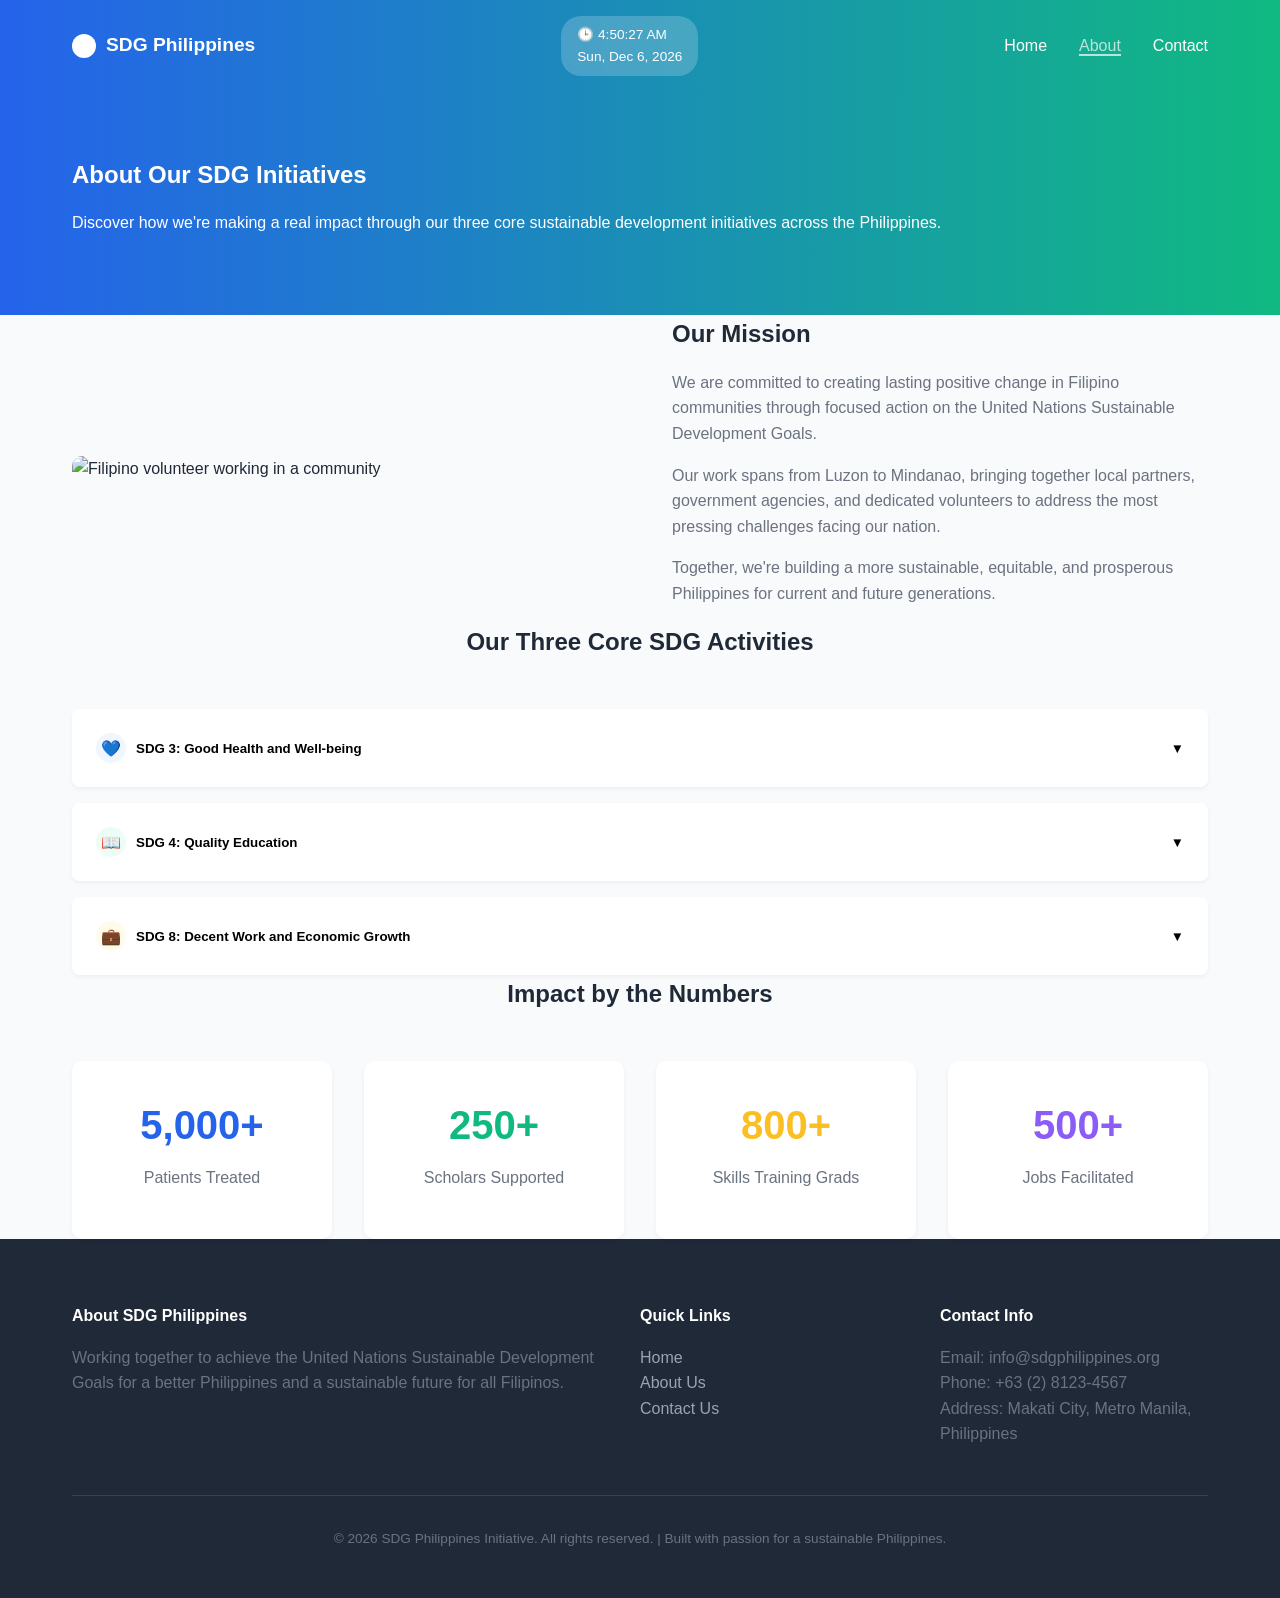
==== about.html @ d865106d "Add files via upload" ====
<!DOCTYPE html>
<html lang="en">
<head>
    <meta charset="UTF-8">
    <meta name="viewport" content="width=device-width, initial-scale=1.0">
    <meta name="description" content="Learn about our SDG initiatives in the Philippines, including Good Health, Quality Education, and Decent Work programs.">
    <title>About Us - SDG Philippines</title>
    <link rel="stylesheet" href="styles.css">
</head>
<body>

    <header>
        <div class="container header-content">
            <div class="logo-container">
                <div class="logo-circle"></div>
                SDG Philippines
            </div>
            <div class="time-pill" id="currentTime">Loading time...</div>
            <nav>
                <ul>
                    <li><a href="index.html">Home</a></li>
                    <li><a href="about.html" class="active">About</a></li>
                    <li><a href="contact.html">Contact</a></li>
                </ul>
            </nav>
        </div>
    </header>

    <main>
        <section class="hero-page">
            <div class="container">
                <h1>About Our SDG Initiatives</h1>
                <p>Discover how we're making a real impact through our three core sustainable development initiatives across the Philippines.</p>
            </div>
        </section>

        <section class="container">
            <div class="grid mission-grid">
                <div>
                    <img src="https://images.unsplash.com/photo-1593113565630-9e223b2e55ef?auto=format&fit=crop&q=80" alt="Filipino volunteer working in a community">
                </div>
                <div>
                    <h2>Our Mission</h2>
                    <p>We are committed to creating lasting positive change in Filipino communities through focused action on the United Nations Sustainable Development Goals.</p>
                    <p>Our work spans from Luzon to Mindanao, bringing together local partners, government agencies, and dedicated volunteers to address the most pressing challenges facing our nation.</p>
                    <p>Together, we're building a more sustainable, equitable, and prosperous Philippines for current and future generations.</p>
                </div>
            </div>
        </section>

        <section class="container" style="padding-top: 0;">
            <h2 class="text-center">Our Three Core SDG Activities</h2>
            <div class="accordion">
                
                <div class="accordion-item">
                    <button class="accordion-header">
                        <span style="display:flex; gap:10px; align-items:center;"><span class="card-icon icon-blue" style="width:30px;height:30px;font-size:1rem;margin:0;">💙</span> SDG 3: Good Health and Well-being</span>
                        <span>▼</span>
                    </button>
                    <div class="accordion-content">
                        <div class="accordion-body">
                            <img src="https://images.unsplash.com/photo-1584515933487-779824d29309?auto=format&fit=crop&q=80" alt="Doctor examining patient">
                            <h4>Overview</h4>
                            <p>Healthcare access is essential for every Filipino. Our initiative focuses on improving healthcare services, providing medical equipment, and conducting health education programs in underserved communities.</p>
                            <h4>Our Impact</h4>
                            <ul>
                                <li>Conducted free medical missions serving 5,000+ patients in remote barangays</li>
                                <li>Donated medical equipment to 20 rural health units</li>
                                <li>Provided health insurance assistance to 1,500 low-income families</li>
                            </ul>
                            <div class="next-steps">
                                <strong>Next Steps:</strong> We plan to establish mobile health clinics to reach more island communities.
                            </div>
                        </div>
                    </div>
                </div>

                <div class="accordion-item">
                    <button class="accordion-header">
                        <span style="display:flex; gap:10px; align-items:center;"><span class="card-icon icon-green" style="width:30px;height:30px;font-size:1rem;margin:0;">📖</span> SDG 4: Quality Education</span>
                        <span>▼</span>
                    </button>
                    <div class="accordion-content">
                        <div class="accordion-body">
                            <img src="https://images.unsplash.com/photo-1503676260728-1c00da094a0b?auto=format&fit=crop&q=80" alt="Children learning in classroom">
                            <h4>Overview</h4>
                            <p>Education is the foundation for improving lives. We provide educational resources, teacher training, and support to underserved communities.</p>
                            <h4>Our Impact</h4>
                            <ul>
                                <li>Established 10 community learning centers in rural provinces</li>
                                <li>Distributed 4,500+ books to public schools</li>
                                <li>Provided scholarships to 250 deserving students</li>
                            </ul>
                            <div class="next-steps">
                                <strong>Next Steps:</strong> Launch digital literacy programs and provide tablets to students.
                            </div>
                        </div>
                    </div>
                </div>

                <div class="accordion-item">
                    <button class="accordion-header">
                        <span style="display:flex; gap:10px; align-items:center;"><span class="card-icon icon-yellow" style="width:30px;height:30px;font-size:1rem;margin:0;">💼</span> SDG 8: Decent Work and Economic Growth</span>
                        <span>▼</span>
                    </button>
                    <div class="accordion-content">
                        <div class="accordion-body">
                            <img src="https://images.unsplash.com/photo-1556761175-5973dc0f32e7?auto=format&fit=crop&q=80" alt="People in a business workshop">
                            <h4>Overview</h4>
                            <p>Creating livelihood opportunities is crucial for Filipino families. We focus on skills training, entrepreneurship development, and job placement.</p>
                            <h4>Our Impact</h4>
                            <ul>
                                <li>Trained 800+ Filipinos in vocational skills</li>
                                <li>Assisted 150 micro-entrepreneurs in starting small businesses</li>
                                <li>Facilitated job placements for 500+ beneficiaries</li>
                            </ul>
                            <div class="next-steps">
                                <strong>Next Steps:</strong> Expanding training programs to include digital freelancing courses.
                            </div>
                        </div>
                    </div>
                </div>

            </div>
        </section>

        <section class="container" style="padding-top: 0;">
            <h2 class="text-center">Impact by the Numbers</h2>
            <div class="grid stats-grid">
                <div class="stat-card"><h3 class="c-blue">5,000+</h3><p>Patients Treated</p></div>
                <div class="stat-card"><h3 class="c-green">250+</h3><p>Scholars Supported</p></div>
                <div class="stat-card"><h3 class="c-yellow">800+</h3><p>Skills Training Grads</p></div>
                <div class="stat-card"><h3 class="c-purple">500+</h3><p>Jobs Facilitated</p></div>
            </div>
        </section>
    </main>

     <footer>
        <div class="container">
            <div class="grid footer-grid">
                <div>
                    <h4>About SDG Philippines</h4>
                    <p>Working together to achieve the United Nations Sustainable Development Goals for a better Philippines and a sustainable future for all Filipinos.</p>
                </div>
                <div>
                    <h4>Quick Links</h4>
                    <ul style="list-style:none;">
                        <li><a href="index.html">Home</a></li>
                        <li><a href="about.html">About Us</a></li>
                        <li><a href="contact.html">Contact Us</a></li>
                    </ul>
                </div>
                <div>
                    <h4>Contact Info</h4>
                    <p>Email: info@sdgphilippines.org<br>Phone: +63 (2) 8123-4567<br>Address: Makati City, Metro Manila, Philippines</p>
                </div>
            </div>
            <div class="footer-bottom">
                <p>© 2026 SDG Philippines Initiative. All rights reserved. | Built with passion for a sustainable Philippines.</p>
            </div>
        </div>
    </footer>

    <script src="script.js"></script>
</body>
</html>
---- styles.css ----
/* CSS Reset and Variables */
:root {
  --primary-blue: #2563eb;
  --primary-green: #10b981;
  --text-dark: #1f2937;
  --text-light: #6b7280;
  --bg-light: #f9fafb;
  --white: #ffffff;
  --footer-bg: #1f2937;
  --font-family: 'Segoe UI', Tahoma, Geneva, Verdana, sans-serif;
}

* { margin: 0; padding: 0; box-sizing: border-box; }

body {
  font-family: var(--font-family);
  color: var(--text-dark);
  background-color: var(--bg-light);
  line-height: 1.6;
}

/* Typography & Links */
h1, h2, h3 { color: var(--text-dark); margin-bottom: 1rem; }
a { text-decoration: none; color: inherit; }
p { color: var(--text-light); margin-bottom: 1rem; }

/* Layout & Containers */
.container {
  max-width: 1200px;
  margin: 0 auto;
  padding: 0 2rem;
}

.flex { display: flex; }
.grid { display: grid; }
.text-center { text-align: center; }

/* Header & Navigation */
header {
  background: linear-gradient(90deg, var(--primary-blue), var(--primary-green));
  color: var(--white);
  padding: 1rem 0;
  position: sticky;
  top: 0;
  z-index: 100;
}

.header-content {
  display: flex;
  justify-content: space-between;
  align-items: center;
}

.logo-container {
  display: flex;
  align-items: center;
  gap: 10px;
  font-weight: bold;
  font-size: 1.2rem;
}

.logo-circle {
  width: 24px;
  height: 24px;
  background: var(--white);
  border-radius: 50%;
}

.time-pill {
  background: rgba(255, 255, 255, 0.2);
  padding: 0.5rem 1rem;
  border-radius: 20px;
  font-size: 0.85rem;
  backdrop-filter: blur(5px);
}

nav ul { display: flex; list-style: none; gap: 2rem; }
nav a { font-weight: 500; transition: opacity 0.3s; }
nav a:hover, nav a.active { opacity: 0.7; border-bottom: 2px solid white; }

/* Buttons */
.btn {
  display: inline-block;
  padding: 0.75rem 1.5rem;
  border-radius: 5px;
  font-weight: bold;
  cursor: pointer;
  border: none;
  transition: background 0.3s;
}
.btn-yellow { background: #fbbf24; color: var(--text-dark); }
.btn-yellow:hover { background: #f59e0b; }
.btn-white { background: var(--white); color: var(--primary-blue); }
.btn-white:hover { background: #f3f4f6; }
.btn-solid { background: var(--primary-green); color: var(--white); width: 100%; }
.btn-solid:hover { background: #059669; }

/* Hero Sections */
.hero-home {
  background: linear-gradient(rgba(0, 0, 0, 0.6), rgba(0, 0, 0, 0.6)), 
              url('https://images.unsplash.com/photo-1719825523711-eda3221c111c?crop=entropy&cs=tinysrgb&fit=max&fm=jpg&ixid=M3w3Nzg4Nzd8MHwxfHNlYXJjaHwxfHxzdXN0YWluYWJsZSUyMGRldmVsb3BtZW50JTIwZ29hbHMlMjBlYXJ0aHxlbnwxfHx8fDE3NzM5ODg4Mjl8MA&ixlib=rb-4.1.0&q=80&w=1080');
  background-size: cover;
  background-position: center;
  background-attachment: scroll;  
  color: var(--white);
  padding: 6rem 0;
}
.hero-home h1, .hero-home p { color: var(--white); }
.hero-home h1 { font-size: 3rem; margin-bottom: 1rem; max-width: 600px; }

.hero-page {
  background: linear-gradient(90deg, var(--primary-blue), var(--primary-green));
  color: var(--white);
  padding: 4rem 0;
}
.hero-page h1, .hero-page p { color: var(--white); }

/* Sections */
section { padding: 5rem 0; }

/* Cards (Home) */
.card-grid { grid-template-columns: repeat(auto-fit, minmax(300px, 1fr)); gap: 2rem; margin-top: 3rem;}
.card {
  background: var(--white);
  padding: 2rem;
  border-radius: 10px;
  box-shadow: 0 4px 6px rgba(0,0,0,0.05);
}
.card-icon {
  width: 50px; height: 50px;
  border-radius: 50%;
  display: flex; align-items: center; justify-content: center;
  font-size: 1.5rem;
  margin-bottom: 1rem;
}
.icon-blue { background: #eff6ff; color: var(--primary-blue); }
.icon-green { background: #ecfdf5; color: var(--primary-green); }
.icon-yellow { background: #fffbeb; color: #fbbf24; }
.learn-more { color: var(--primary-blue); font-weight: 500; font-size: 0.9rem;}

/* CTA Section */
.cta-section { background: linear-gradient(90deg, var(--primary-blue), var(--primary-green)); color: var(--white); text-align: center; }
.cta-section h2, .cta-section p { color: var(--white); }

/* About Page Styles */
.mission-grid { grid-template-columns: 1fr 1fr; gap: 4rem; align-items: center; }
.mission-grid img { width: 100%; border-radius: 10px; }

/* Accordion Styles */
.accordion { margin-top: 3rem; display: flex; flex-direction: column; gap: 1rem; }
.accordion-item {
  background: var(--white);
  border-radius: 8px;
  box-shadow: 0 2px 4px rgba(0,0,0,0.05);
  overflow: hidden;
}
.accordion-header {
  padding: 1.5rem;
  display: flex; justify-content: space-between; align-items: center;
  cursor: pointer; font-weight: bold; background: var(--white); border: none; width: 100%; text-align: left;
}
.accordion-content {
  max-height: 0; overflow: hidden; transition: max-height 0.3s ease-out; background: var(--white);
}
.accordion-content.active { max-height: 1000px; } /* expanded state */
.accordion-body { padding: 0 1.5rem 1.5rem; }
.accordion-body img { width: 100%; border-radius: 8px; margin-bottom: 1rem; height: 250px; object-fit: cover;}
.accordion-body ul { list-style: none; margin-bottom: 1.5rem; }
.accordion-body ul li::before { content: '✓'; color: var(--primary-green); margin-right: 10px; }
.next-steps { background: #eff6ff; padding: 1rem; border-radius: 8px; }

/* Stats Counters */
.stats-grid { grid-template-columns: repeat(auto-fit, minmax(200px, 1fr)); gap: 2rem; text-align: center; margin-top: 3rem;}
.stat-card { background: var(--white); padding: 2rem; border-radius: 10px; box-shadow: 0 2px 4px rgba(0,0,0,0.05); }
.stat-card h3 { font-size: 2.5rem; margin-bottom: 0.5rem; }
.c-blue { color: var(--primary-blue); } .c-green { color: var(--primary-green); } .c-yellow { color: #fbbf24; } .c-purple { color: #8b5cf6; }

/* Contact Form */
.contact-grid { grid-template-columns: 1fr 2fr; gap: 4rem; }
.contact-info { display: flex; flex-direction: column; gap: 2rem; }
.info-item { display: flex; gap: 1rem; }
.info-item i { color: var(--primary-green); font-size: 1.2rem; }
.office-hours { background: #eff6ff; padding: 1.5rem; border-radius: 8px; border-left: 4px solid var(--primary-blue); }

.form-group { margin-bottom: 1.5rem; }
.form-group label { display: block; margin-bottom: 0.5rem; font-weight: 500; font-size: 0.9rem;}
.form-group input, .form-group select, .form-group textarea {
  width: 100%; padding: 0.75rem; border: 1px solid #d1d5db; border-radius: 5px; font-family: inherit;
}
.form-group textarea { height: 120px; resize: vertical; }

.map-placeholder { background: #cbd5e1; height: 300px; border-radius: 10px; display: flex; align-items: center; justify-content: center; margin-top: 4rem; color: #475569;}

/* Footer */
footer { background: var(--footer-bg); color: #9ca3af; padding: 4rem 0 2rem; }
.footer-grid { grid-template-columns: 2fr 1fr 1fr; gap: 2rem; margin-bottom: 2rem; }
.footer-grid h4 { color: var(--white); margin-bottom: 1rem; }
.footer-bottom { text-align: center; padding-top: 2rem; border-top: 1px solid #374151; font-size: 0.85rem; }
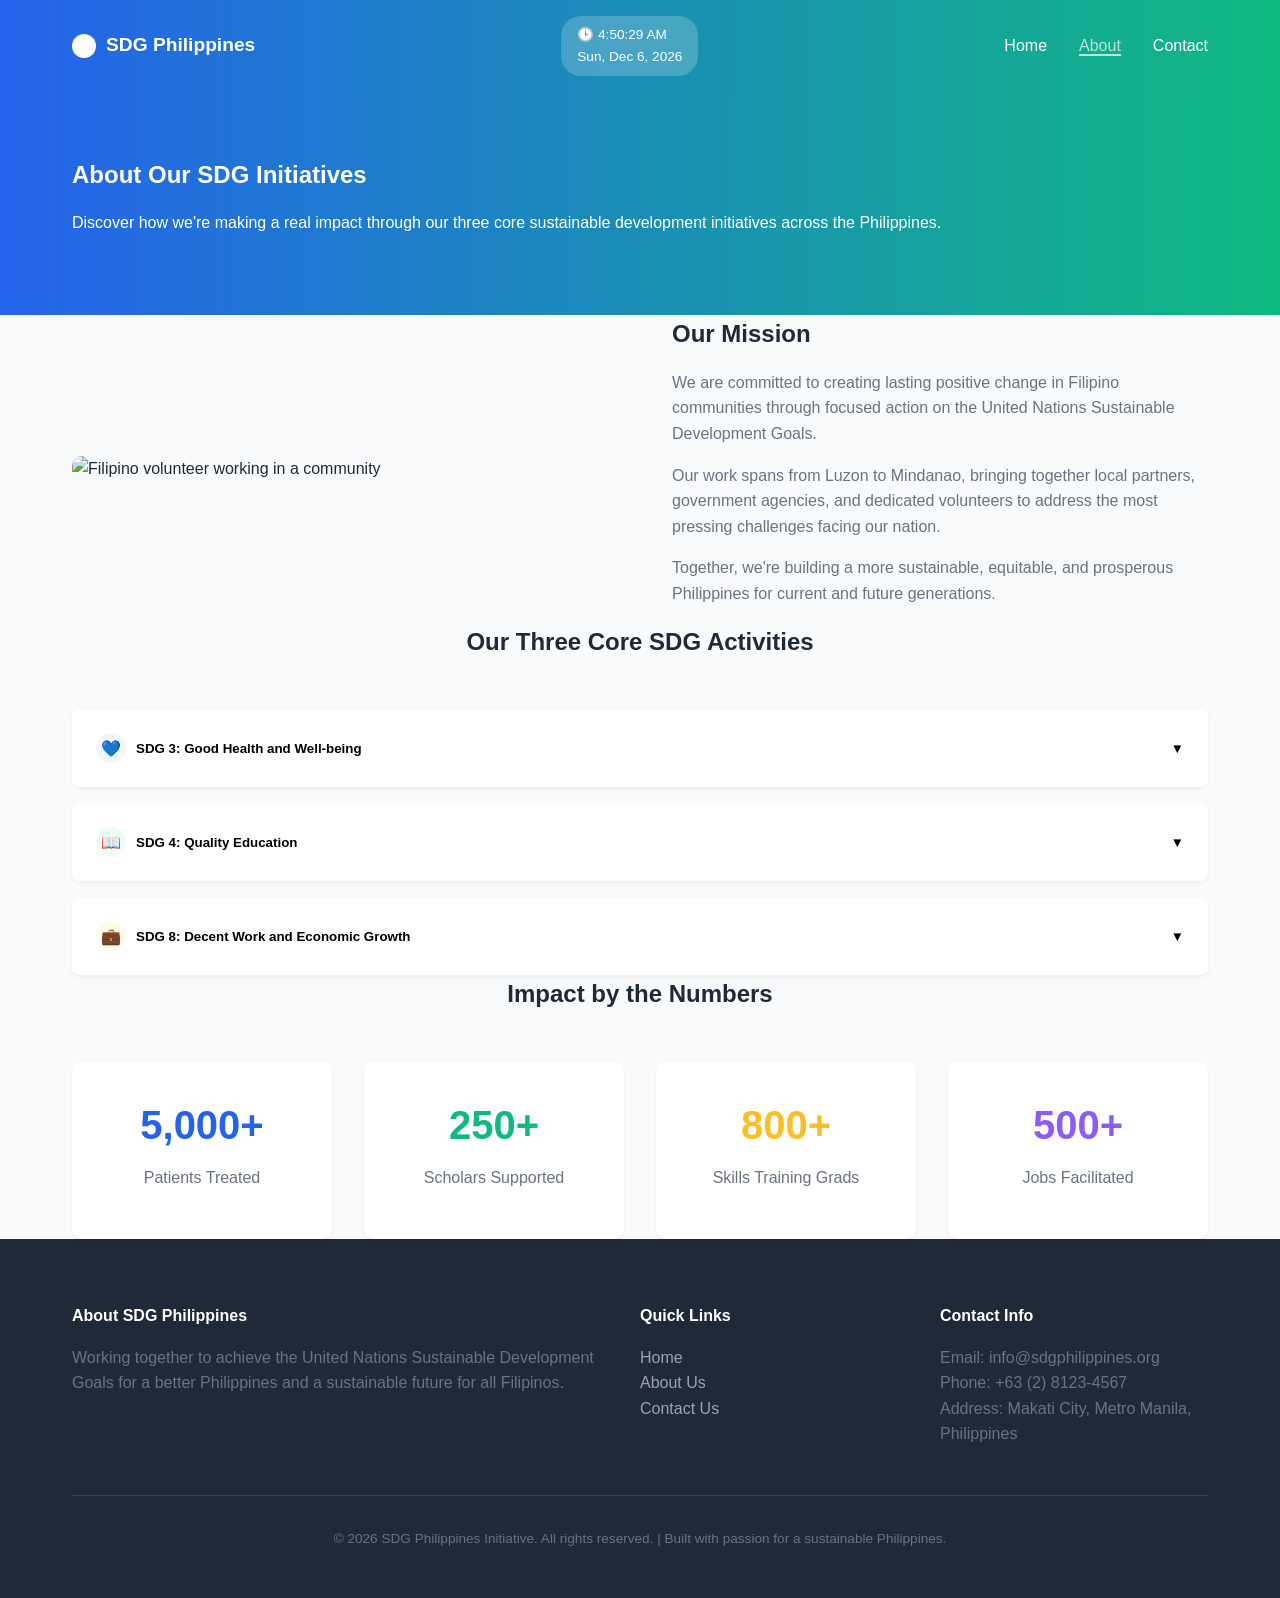
==== commit 80c36377: "Update about.html" ====
--- a/about.html
+++ b/about.html
@@ -37,7 +37,7 @@
         <section class="container">
             <div class="grid mission-grid">
                 <div>
-                    <img src="https://images.unsplash.com/photo-1593113565630-9e223b2e55ef?auto=format&fit=crop&q=80" alt="Filipino volunteer working in a community">
+                    <img src="https://images.unsplash.com/photo-1559027615-cd4628902d4a?crop=entropy&cs=tinysrgb&fit=max&fm=jpg&q=80&w=1080?auto=format&fit=crop&q=80" alt="Filipino volunteer working in a community">
                 </div>
                 <div>
                     <h2>Our Mission</h2>
@@ -163,4 +163,4 @@
 
     <script src="script.js"></script>
 </body>
-</html>+</html>
